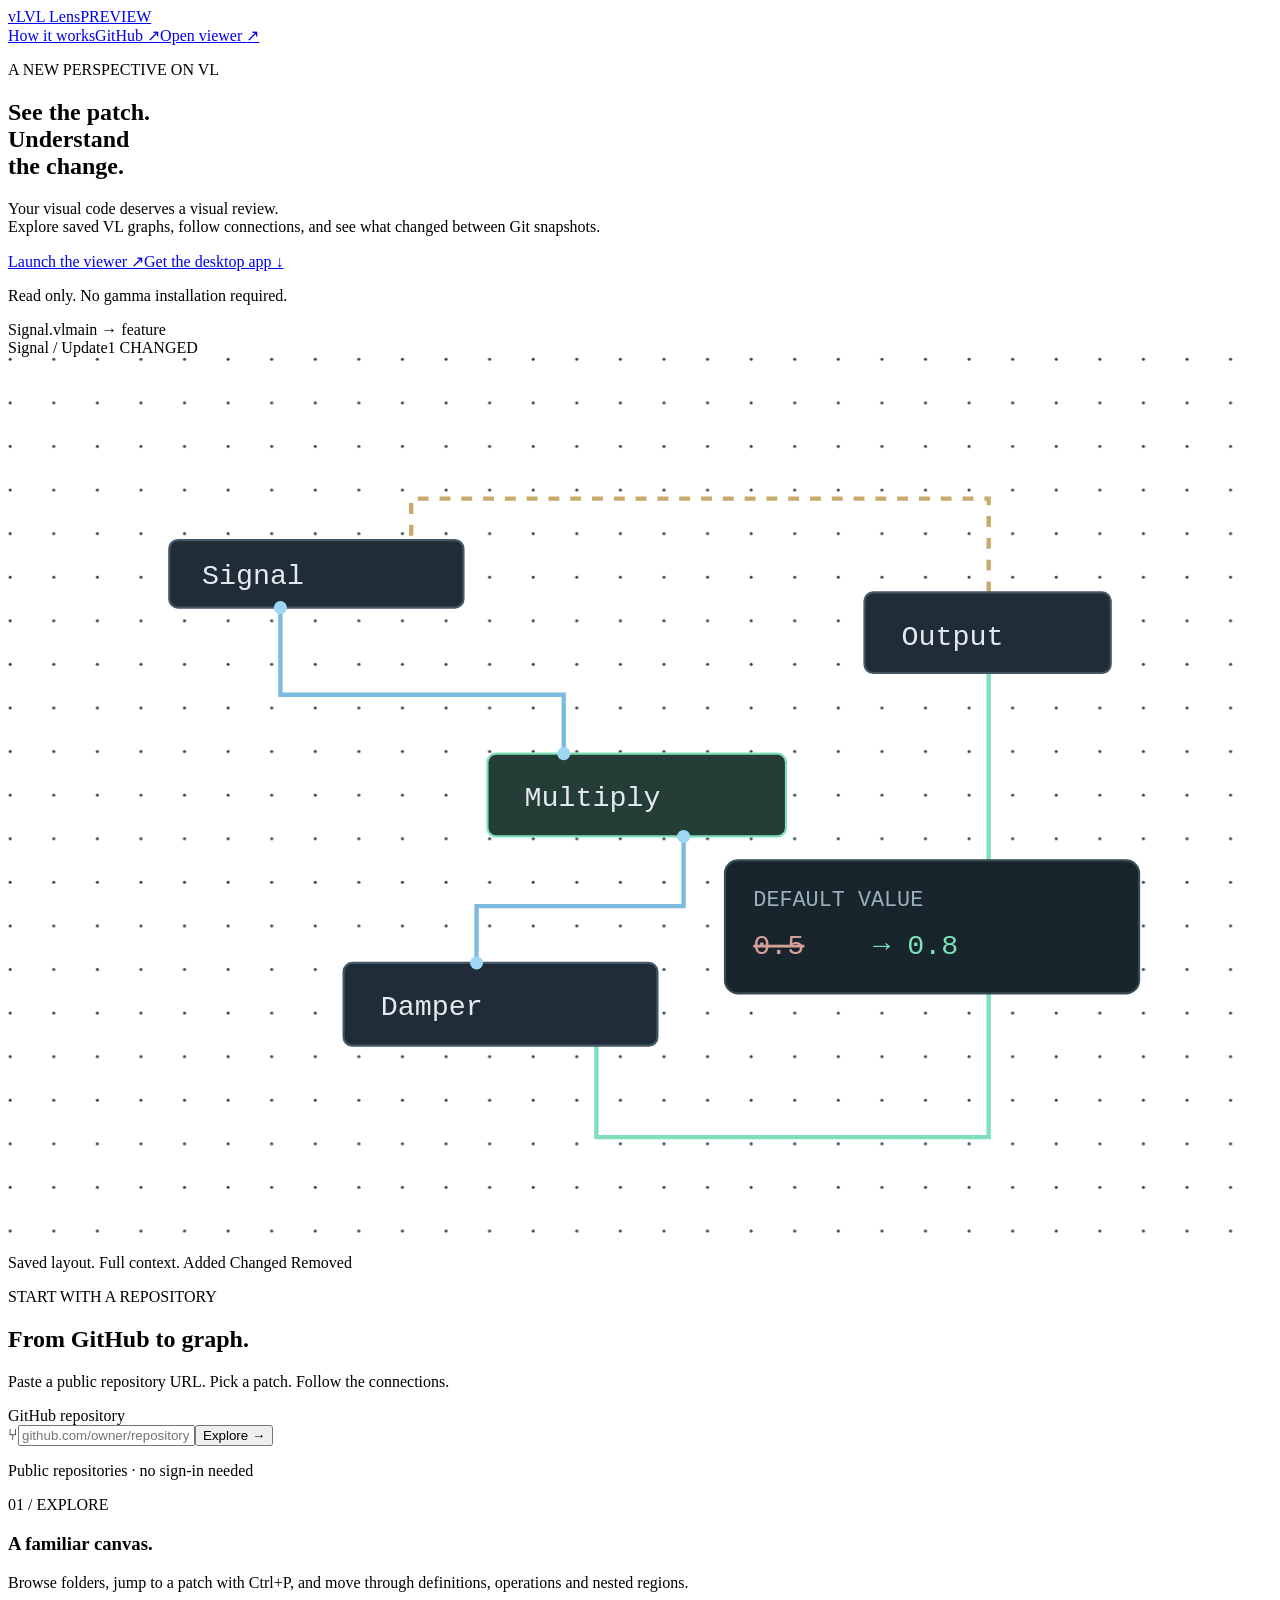
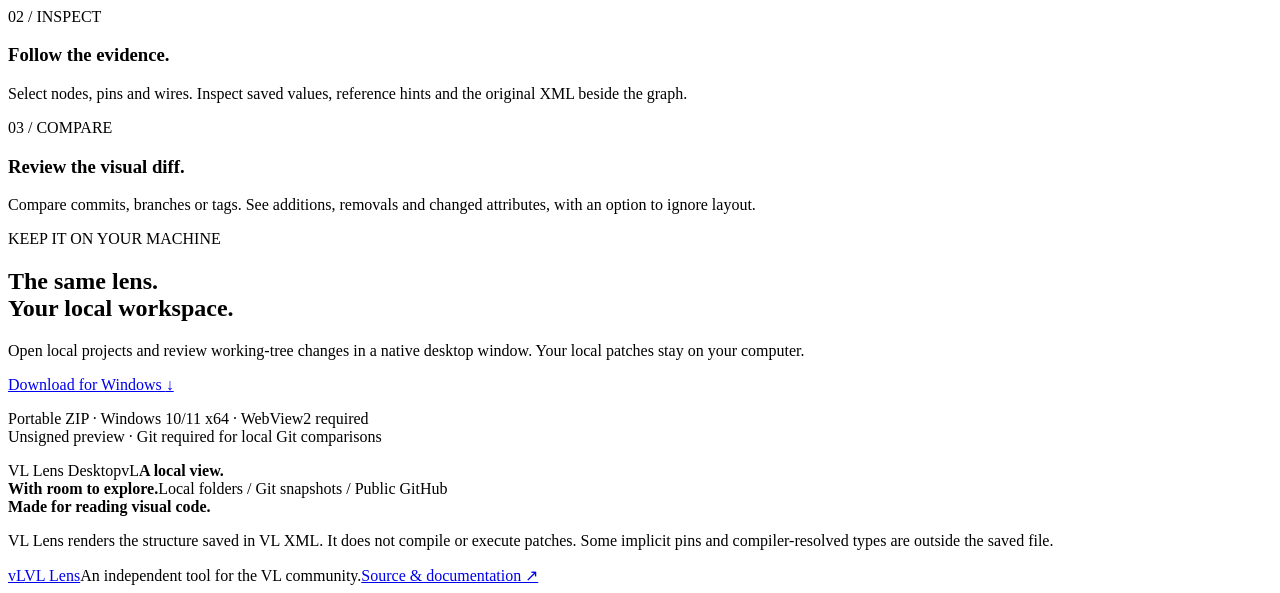
==== static/landing.html @ 2247e5ef "Create standalone VL Lens web and desktop viewer" ====
<!doctype html>
<html lang="en">
<head>
  <meta charset="utf-8"><meta name="viewport" content="width=device-width,initial-scale=1">
  <title>VL Lens — A clear view of your patches</title>
  <meta name="description" content="Explore VL graphs, inspect saved XML and review visual Git diffs. Open public GitHub repositories in your browser or download VL Lens for Windows.">
  <link rel="stylesheet" href="/landing.css"><script type="module" src="/landing.mjs"></script>
  <link rel="icon" href="data:image/svg+xml,%3Csvg xmlns='http://www.w3.org/2000/svg' viewBox='0 0 32 32'%3E%3Crect width='32' height='32' rx='8' fill='%237ee0b8'/%3E%3Ctext x='5' y='23' font-size='22' fill='%23111d24'%3EvL%3C/text%3E%3C/svg%3E">
</head>
<body>
  <nav class="nav"><a href="/" class="wordmark"><span class="mark">vL</span>VL Lens<span class="preview-label">PREVIEW</span></a>
    <div><a href="#workflow">How it works</a><a href="https://github.com/domjancik/vl-lens">GitHub ↗</a><a href="/viewer" class="button small">Open viewer <span>↗</span></a></div>
  </nav>
  <main>
    <section class="hero">
      <div class="hero-copy"><p class="eyebrow"><span class="status"></span> A NEW PERSPECTIVE ON VL</p>
        <h1>See the patch.<br><span>Understand<br>the change.</span></h1>
        <p class="lead">Your visual code deserves a visual review.<br>Explore saved VL graphs, follow connections, and see what changed between Git snapshots.</p>
        <div class="hero-actions"><a href="/viewer" class="button primary">Launch the viewer <span>↗</span></a><a href="#download" class="text-link">Get the desktop app ↓</a></div>
        <p class="fine">Read only. No gamma installation required.</p>
      </div>
      <div class="graph-preview" aria-label="Illustration of a VL graph with a highlighted changed node">
        <div class="preview-title"><span><span class="mini-dot"></span> Signal.vl</span><span class="snapshot">main <span>→</span> feature</span></div>
        <div class="preview-toolbar"><span>Signal / Update</span><span class="change-badge">1 CHANGED</span></div>
        <svg viewBox="0 0 580 410" role="img" aria-label="A signal flows through Multiply and Damper nodes to an output">
          <defs><pattern id="grid" width="20" height="20" patternUnits="userSpaceOnUse"><circle cx="1" cy="1" r="0.7" fill="#354149"/></pattern></defs>
          <rect width="580" height="410" fill="url(#grid)"/>
          <g fill="none" stroke-width="2"><path d="M125 115V155H255V182" stroke="#7cbae0"/><path d="M310 220V252H215V278" stroke="#7cbae0"/><path d="M270 316V358H450V145" stroke="#7ee0b8"/><path d="M450 108V65H185V107" stroke="#c6ab6a" stroke-dasharray="5 5"/></g>
          <g font-family="ui-monospace, monospace" font-size="13">
            <rect x="74" y="84" width="135" height="31" rx="4" fill="#202d38" stroke="#455765"/><text x="89" y="104" fill="#e4eaed">Signal</text>
            <rect x="220" y="182" width="137" height="38" rx="4" fill="#243d36" stroke="#7ee0b8"/><text x="237" y="206" fill="#e4eaed">Multiply</text>
            <rect x="154" y="278" width="144" height="38" rx="4" fill="#202d38" stroke="#455765"/><text x="171" y="302" fill="#e4eaed">Damper</text>
            <rect x="393" y="108" width="113" height="37" rx="4" fill="#202d38" stroke="#455765"/><text x="410" y="132" fill="#e4eaed">Output</text>
            <rect x="329" y="231" width="190" height="61" rx="6" fill="#18252c" stroke="#364b52"/><text x="342" y="252" font-size="10" fill="#99b1b8">DEFAULT VALUE</text><text x="342" y="274" fill="#d6a09a" text-decoration="line-through">0.5</text><text x="397" y="274" fill="#7ee0b8">→ 0.8</text>
          </g><g fill="#9ed7f3"><circle cx="125" cy="115" r="3"/><circle cx="255" cy="182" r="3"/><circle cx="310" cy="220" r="3"/><circle cx="215" cy="278" r="3"/></g>
        </svg>
        <div class="preview-bottom"><span>Saved layout. Full context.</span><span><i></i> Added <i></i> Changed <i></i> Removed</span></div>
      </div>
    </section>
    <section class="connect-section" aria-labelledby="connect-title">
      <div><p class="eyebrow">START WITH A REPOSITORY</p><h2 id="connect-title">From GitHub to graph.</h2><p>Paste a public repository URL. Pick a patch. Follow the connections.</p></div>
      <form id="landingRepository"><label class="sr-only" for="repository">GitHub repository</label><div class="repository-field"><span>⑂</span><input id="repository" placeholder="github.com/owner/repository" required spellcheck="false" autocomplete="off"><button type="submit">Explore →</button></div><p id="repositoryError" role="alert">Public repositories · no sign-in needed</p></form>
    </section>
    <section id="workflow" class="features">
      <article><span class="feature-number">01 / EXPLORE</span><h3>A familiar canvas.</h3><p>Browse folders, jump to a patch with Ctrl+P, and move through definitions, operations and nested regions.</p></article>
      <article><span class="feature-number">02 / INSPECT</span><h3>Follow the evidence.</h3><p>Select nodes, pins and wires. Inspect saved values, reference hints and the original XML beside the graph.</p></article>
      <article><span class="feature-number">03 / COMPARE</span><h3>Review the visual diff.</h3><p>Compare commits, branches or tags. See additions, removals and changed attributes, with an option to ignore layout.</p></article>
    </section>
    <section id="download" class="download-section"><div><p class="eyebrow">KEEP IT ON YOUR MACHINE</p><h2>The same lens.<br>Your local workspace.</h2><p>Open local projects and review working-tree changes in a native desktop window. Your local patches stay on your computer.</p><a class="button primary" href="https://github.com/domjancik/vl-lens/releases/latest/download/VL-Lens-Windows-x64.zip">Download for Windows <span>↓</span></a><p class="fine">Portable ZIP · Windows 10/11 x64 · WebView2 required<br>Unsigned preview · Git required for local Git comparisons</p></div><div class="desktop-card"><span class="desktop-title"><i></i><i></i><i></i>VL Lens Desktop</span><span class="desktop-icon">vL</span><strong>A local view.<br>With room to explore.</strong><span>Local folders / Git snapshots / Public GitHub</span></div></section>
    <section class="scope-note"><b>Made for reading visual code.</b><p>VL Lens renders the structure saved in VL XML. It does not compile or execute patches. Some implicit pins and compiler-resolved types are outside the saved file.</p></section>
  </main>
  <footer><a href="/" class="wordmark"><span class="mark">vL</span>VL Lens</a><span>An independent tool for the VL community.</span><a href="https://github.com/domjancik/vl-lens">Source & documentation ↗</a></footer>
</body>
</html>
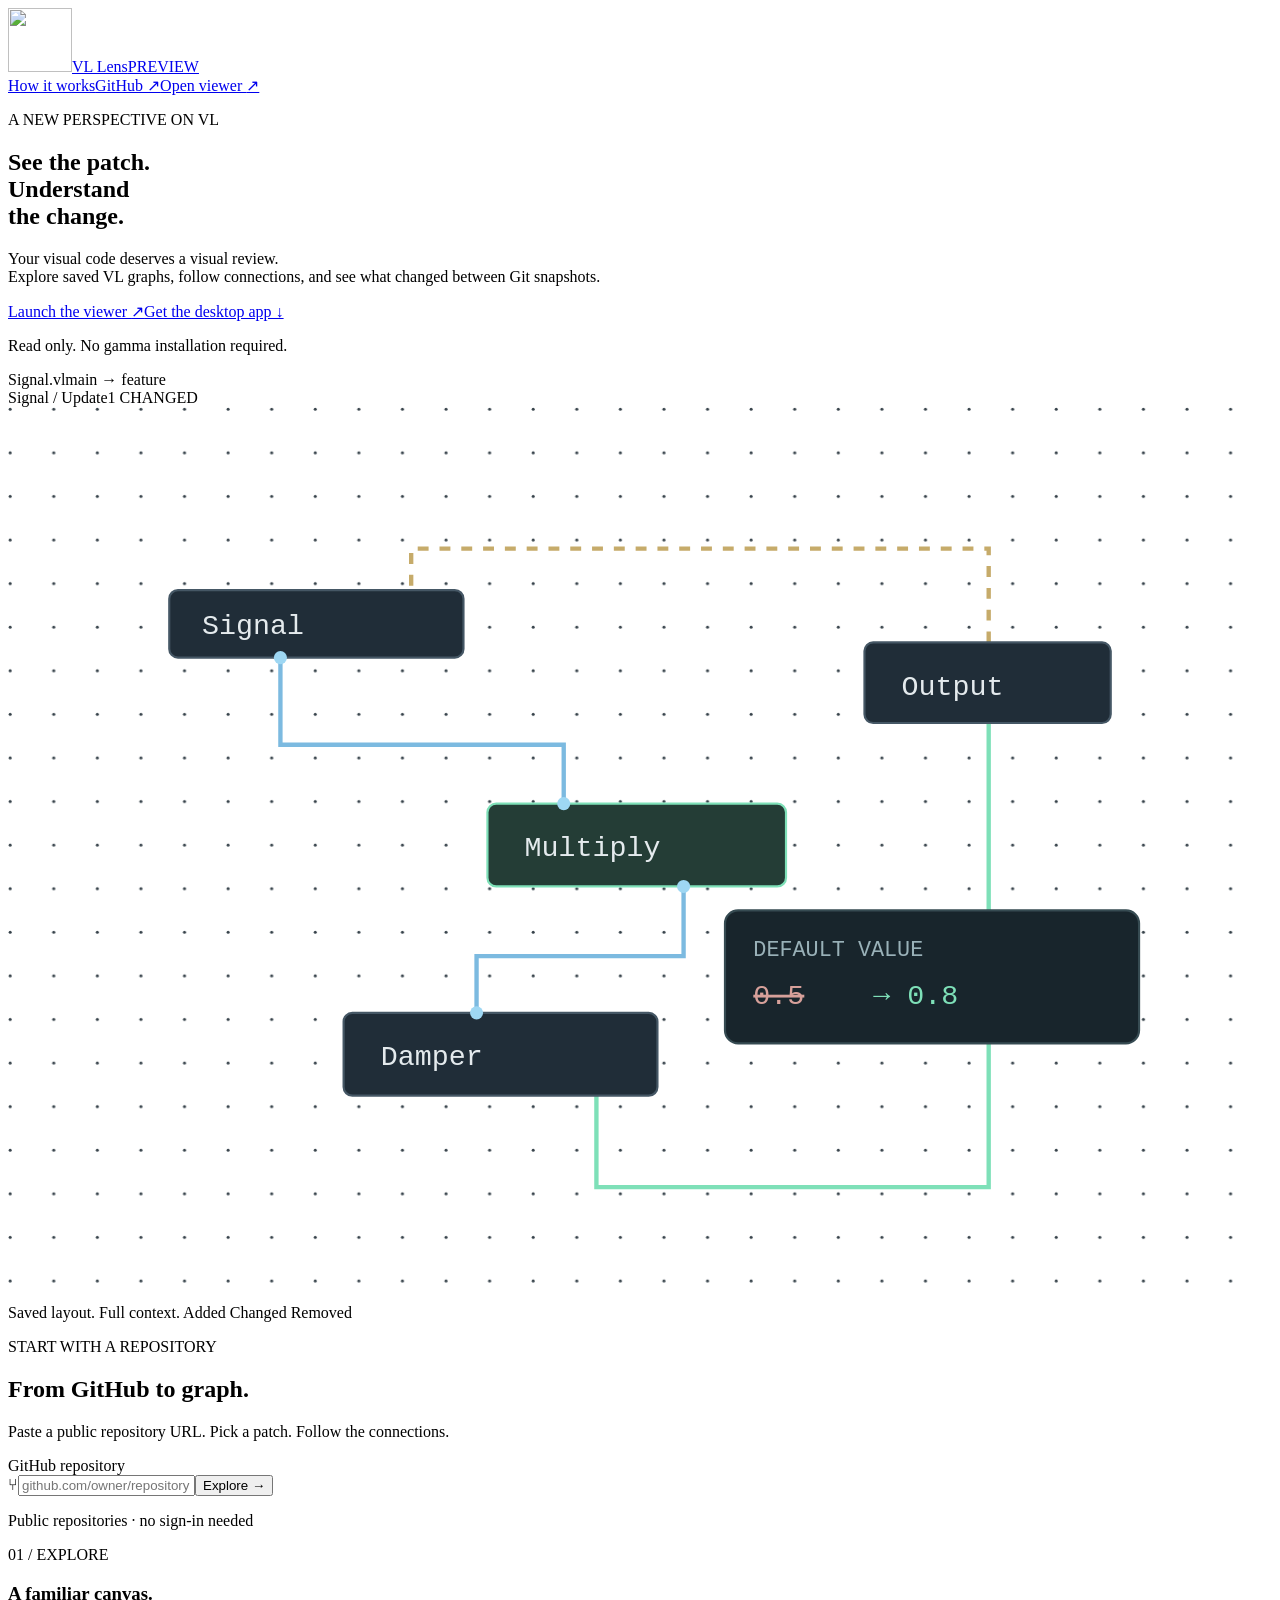
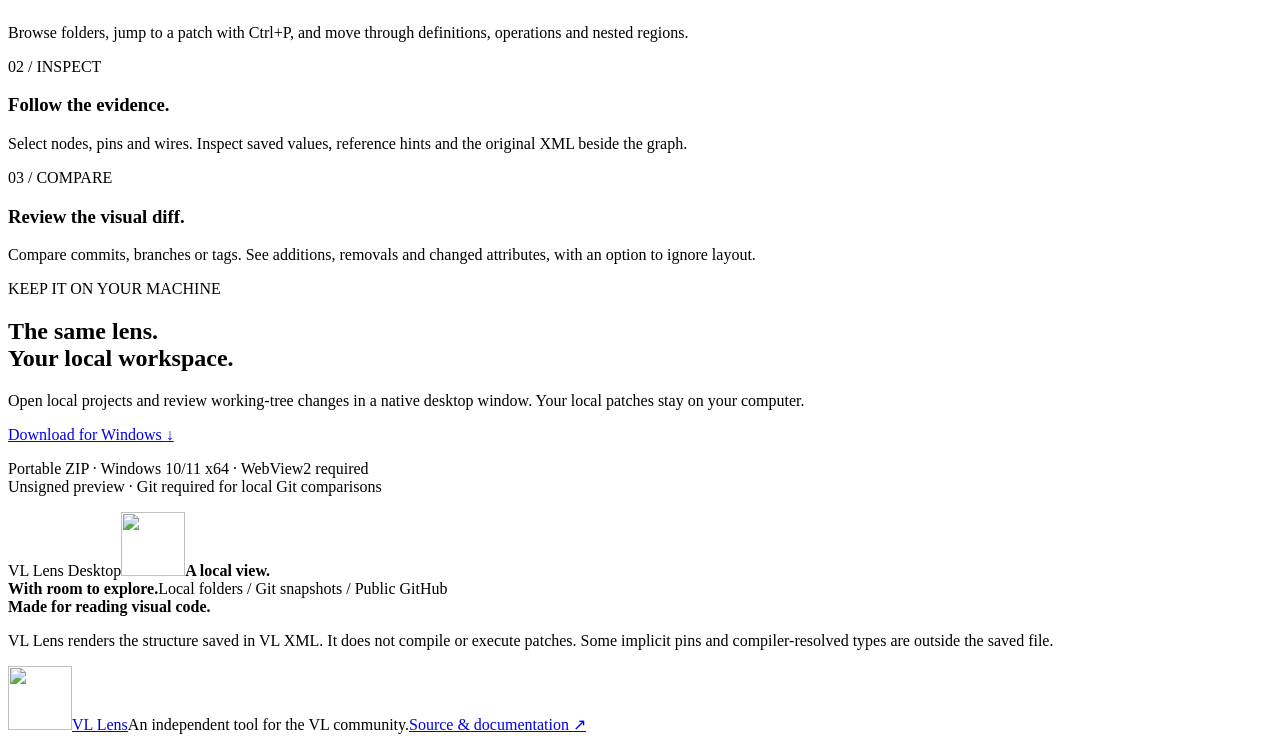
==== commit 53ace4d9: "Redesign VL identity as an uppercase monogram inside a lens" ====
--- a/static/landing.html
+++ b/static/landing.html
@@ -5,10 +5,10 @@
   <title>VL Lens — A clear view of your patches</title>
   <meta name="description" content="Explore VL graphs, inspect saved XML and review visual Git diffs. Open public GitHub repositories in your browser or download VL Lens for Windows.">
   <link rel="stylesheet" href="/landing.css"><script type="module" src="/landing.mjs"></script>
-  <link rel="icon" href="data:image/svg+xml,%3Csvg xmlns='http://www.w3.org/2000/svg' viewBox='0 0 32 32'%3E%3Crect width='32' height='32' rx='8' fill='%237ee0b8'/%3E%3Ctext x='5' y='23' font-size='22' fill='%23111d24'%3EvL%3C/text%3E%3C/svg%3E">
+  <link rel="icon" type="image/svg+xml" href="/logo.svg">
 </head>
 <body>
-  <nav class="nav"><a href="/" class="wordmark"><span class="mark">vL</span>VL Lens<span class="preview-label">PREVIEW</span></a>
+  <nav class="nav"><a href="/" class="wordmark"><span class="mark"><img class="vl-logo" src="/logo.svg" alt="" width="64" height="64"></span>VL Lens<span class="preview-label">PREVIEW</span></a>
     <div><a href="#workflow">How it works</a><a href="https://github.com/domjancik/vl-lens">GitHub ↗</a><a href="/viewer" class="button small">Open viewer <span>↗</span></a></div>
   </nav>
   <main>
@@ -46,9 +46,9 @@
       <article><span class="feature-number">02 / INSPECT</span><h3>Follow the evidence.</h3><p>Select nodes, pins and wires. Inspect saved values, reference hints and the original XML beside the graph.</p></article>
       <article><span class="feature-number">03 / COMPARE</span><h3>Review the visual diff.</h3><p>Compare commits, branches or tags. See additions, removals and changed attributes, with an option to ignore layout.</p></article>
     </section>
-    <section id="download" class="download-section"><div><p class="eyebrow">KEEP IT ON YOUR MACHINE</p><h2>The same lens.<br>Your local workspace.</h2><p>Open local projects and review working-tree changes in a native desktop window. Your local patches stay on your computer.</p><a class="button primary" href="https://github.com/domjancik/vl-lens/releases/latest/download/VL-Lens-Windows-x64.zip">Download for Windows <span>↓</span></a><p class="fine">Portable ZIP · Windows 10/11 x64 · WebView2 required<br>Unsigned preview · Git required for local Git comparisons</p></div><div class="desktop-card"><span class="desktop-title"><i></i><i></i><i></i>VL Lens Desktop</span><span class="desktop-icon">vL</span><strong>A local view.<br>With room to explore.</strong><span>Local folders / Git snapshots / Public GitHub</span></div></section>
+    <section id="download" class="download-section"><div><p class="eyebrow">KEEP IT ON YOUR MACHINE</p><h2>The same lens.<br>Your local workspace.</h2><p>Open local projects and review working-tree changes in a native desktop window. Your local patches stay on your computer.</p><a class="button primary" href="https://github.com/domjancik/vl-lens/releases/latest/download/VL-Lens-Windows-x64.zip">Download for Windows <span>↓</span></a><p class="fine">Portable ZIP · Windows 10/11 x64 · WebView2 required<br>Unsigned preview · Git required for local Git comparisons</p></div><div class="desktop-card"><span class="desktop-title"><i></i><i></i><i></i>VL Lens Desktop</span><span class="desktop-icon"><img class="vl-logo" src="/logo.svg" alt="" width="64" height="64"></span><strong>A local view.<br>With room to explore.</strong><span>Local folders / Git snapshots / Public GitHub</span></div></section>
     <section class="scope-note"><b>Made for reading visual code.</b><p>VL Lens renders the structure saved in VL XML. It does not compile or execute patches. Some implicit pins and compiler-resolved types are outside the saved file.</p></section>
   </main>
-  <footer><a href="/" class="wordmark"><span class="mark">vL</span>VL Lens</a><span>An independent tool for the VL community.</span><a href="https://github.com/domjancik/vl-lens">Source & documentation ↗</a></footer>
+  <footer><a href="/" class="wordmark"><span class="mark"><img class="vl-logo" src="/logo.svg" alt="" width="64" height="64"></span>VL Lens</a><span>An independent tool for the VL community.</span><a href="https://github.com/domjancik/vl-lens">Source & documentation ↗</a></footer>
 </body>
 </html>
